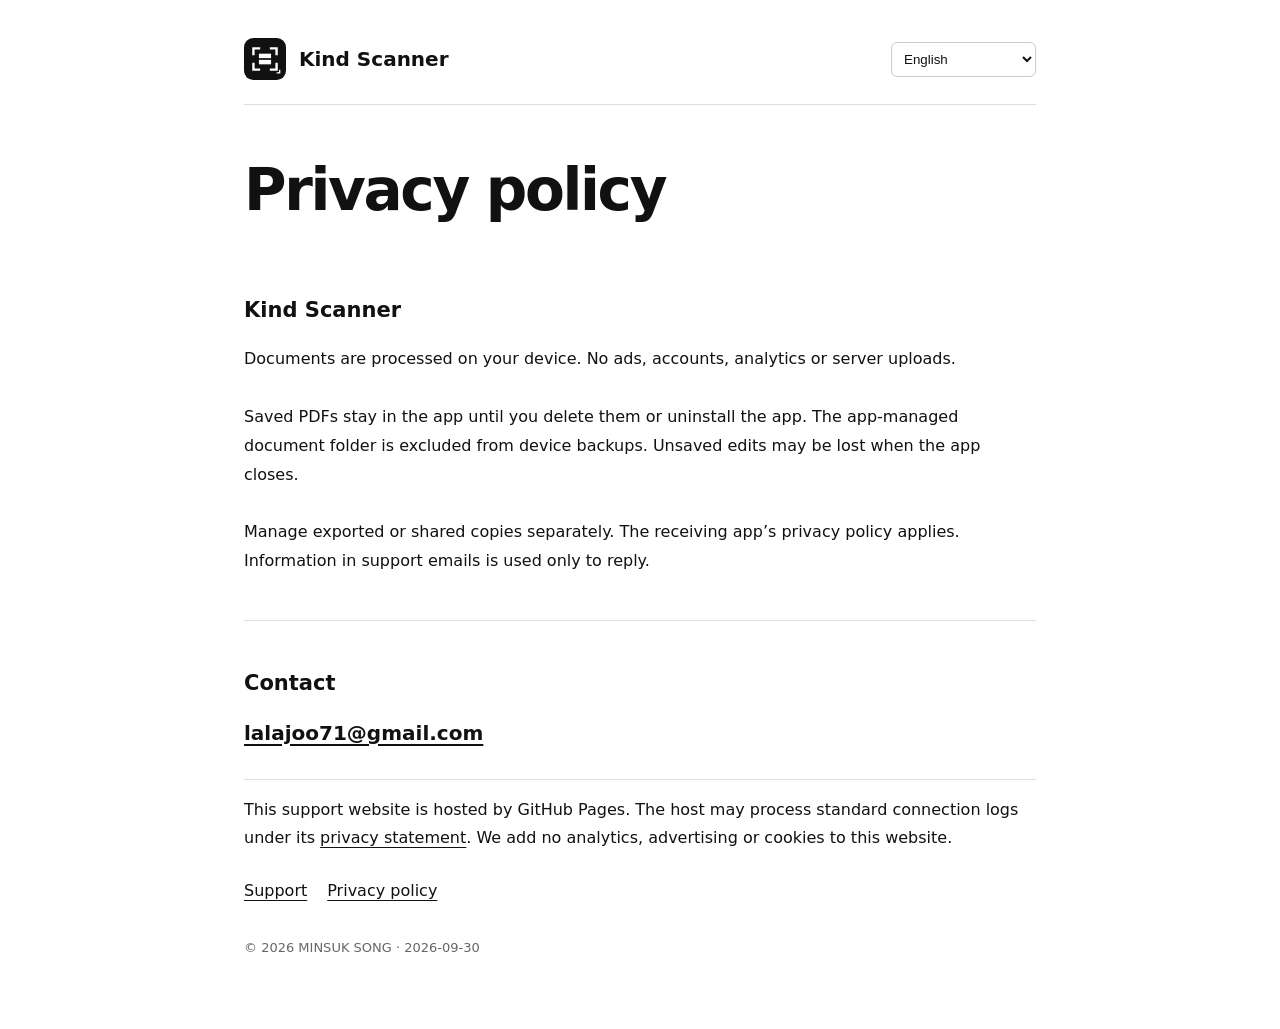
==== privacy.html @ 596a9dea "Publish Kind Scanner support and privacy pages" ====
<!doctype html><html lang="en"><head><meta charset="utf-8"><meta name="viewport" content="width=device-width, initial-scale=1"><meta name="description" content="Kind Scanner support and privacy. Scan paper documents into PDF on your device, without ads or accounts."><title>Kind Scanner</title><link rel="icon" href="icon.svg"><link rel="stylesheet" href="style.css"></head><body data-page="privacy"><main><header><img src="icon.svg" alt=""><strong data-text="appName">Kind Scanner</strong><select aria-label="Language"></select></header><h1 data-text="privacy">Privacy policy</h1><section><h2 data-text="appName">Kind Scanner</h2><p data-text="privacyBody">Documents are processed on your device. No ads, accounts, analytics or server uploads. Saved PDFs stay in the app until you delete them or uninstall. The app-managed document folder is excluded from device backups. Manage exported copies separately. Support messages are used only to reply.</p></section><section><h2 data-text="contact">Contact</h2><a class="email" href="mailto:lalajoo71@gmail.com">lalajoo71@gmail.com</a></section><p>This support website is hosted by GitHub Pages. The host may process standard connection logs under its <a href="https://docs.github.com/en/site-policy/privacy-policies/github-general-privacy-statement">privacy statement</a>. We add no analytics, advertising or cookies to this website.</p><nav><a href="index.html" data-link="index.html" data-text="support">Support</a><a href="privacy.html" data-link="privacy.html" data-text="privacy">Privacy policy</a></nav><footer>© 2026 MINSUK SONG · 2026-09-30</footer></main><script src="app.js"></script></body></html>
---- style.css ----
*{box-sizing:border-box}body{margin:0;background:#fff;color:#111;font-family:system-ui,-apple-system,"Noto Sans",sans-serif;line-height:1.8}main{max-width:840px;margin:auto;padding:38px 24px 70px}header{display:flex;gap:13px;align-items:center;border-bottom:1px solid #ddd;padding-bottom:24px}header img{width:42px;height:42px}header strong{font-size:20px}select{margin-left:auto;padding:8px;background:#fff;color:#111;border:1px solid #ccc;border-radius:6px;max-width:155px}h1{font-size:clamp(36px,7vw,58px);font-weight:900;line-height:1.15;letter-spacing:-.04em;margin:52px 0 24px;white-space:pre-line}h2{font-size:21px;margin:32px 0 12px}p{white-space:pre-line}a{color:#111;text-underline-offset:4px}section{padding:12px 0 28px;border-bottom:1px solid #ddd}nav{display:flex;gap:20px;margin-top:24px}footer{font-size:13px;color:#666;margin-top:30px}.email{font-size:20px;font-weight:750;overflow-wrap:anywhere}
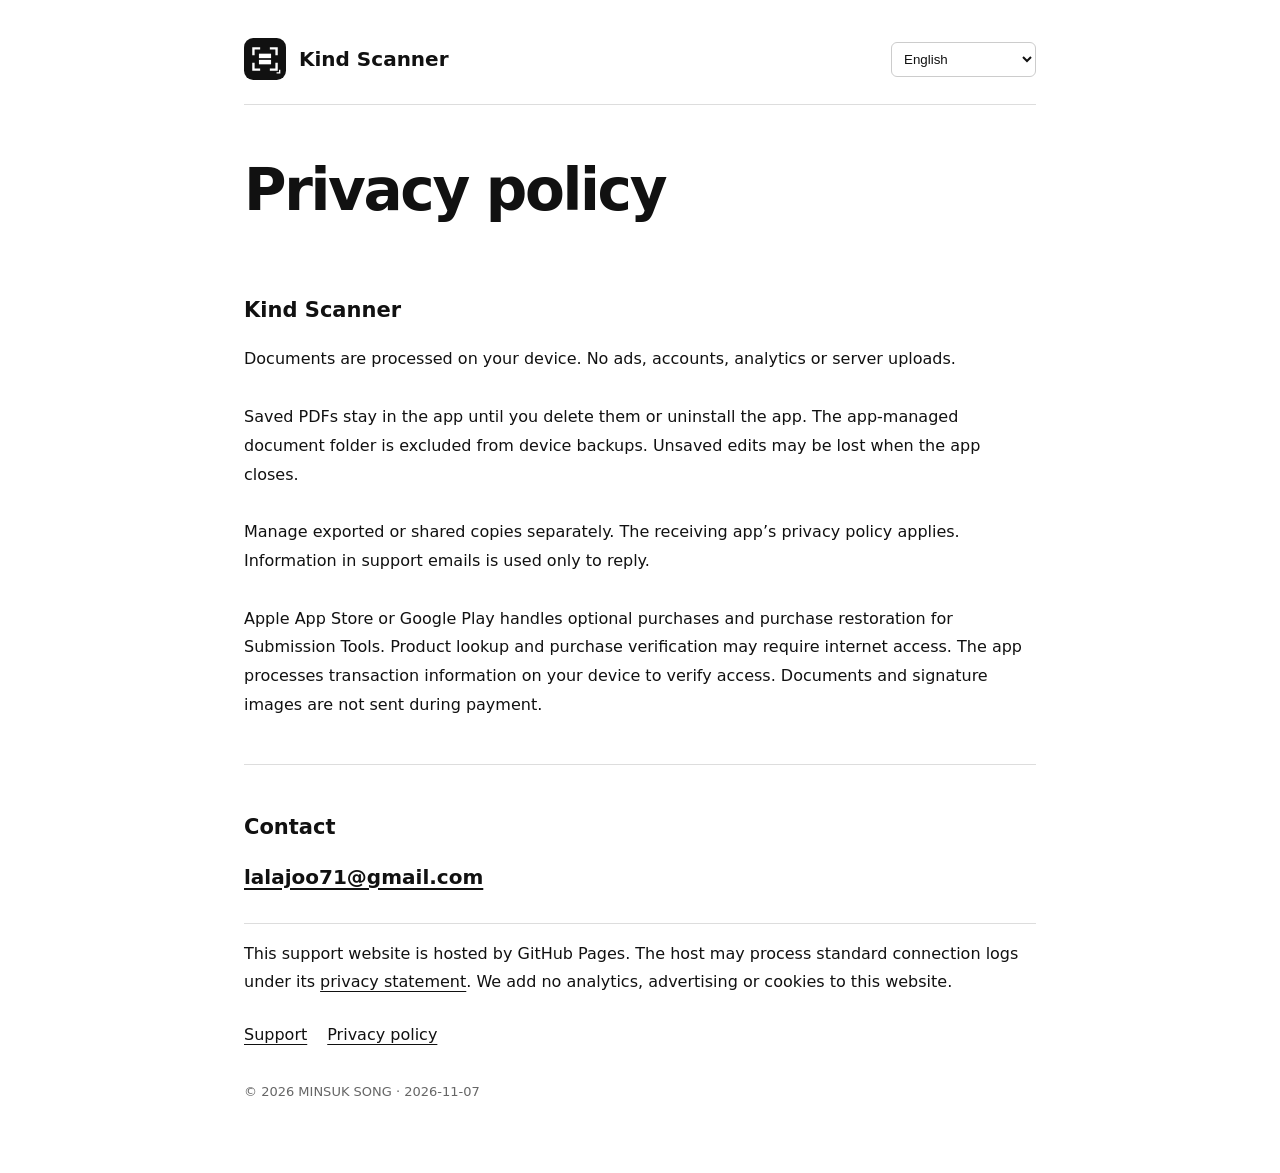
==== commit 2e8d0582: "Document optional submission tools and purchase privacy" ====
--- a/privacy.html
+++ b/privacy.html
@@ -1 +1 @@
-<!doctype html><html lang="en"><head><meta charset="utf-8"><meta name="viewport" content="width=device-width, initial-scale=1"><meta name="description" content="Kind Scanner support and privacy. Scan paper documents into PDF on your device, without ads or accounts."><title>Kind Scanner</title><link rel="icon" href="icon.svg"><link rel="stylesheet" href="style.css"></head><body data-page="privacy"><main><header><img src="icon.svg" alt=""><strong data-text="appName">Kind Scanner</strong><select aria-label="Language"></select></header><h1 data-text="privacy">Privacy policy</h1><section><h2 data-text="appName">Kind Scanner</h2><p data-text="privacyBody">Documents are processed on your device. No ads, accounts, analytics or server uploads. Saved PDFs stay in the app until you delete them or uninstall. The app-managed document folder is excluded from device backups. Manage exported copies separately. Support messages are used only to reply.</p></section><section><h2 data-text="contact">Contact</h2><a class="email" href="mailto:lalajoo71@gmail.com">lalajoo71@gmail.com</a></section><p>This support website is hosted by GitHub Pages. The host may process standard connection logs under its <a href="https://docs.github.com/en/site-policy/privacy-policies/github-general-privacy-statement">privacy statement</a>. We add no analytics, advertising or cookies to this website.</p><nav><a href="index.html" data-link="index.html" data-text="support">Support</a><a href="privacy.html" data-link="privacy.html" data-text="privacy">Privacy policy</a></nav><footer>© 2026 MINSUK SONG · 2026-09-30</footer></main><script src="app.js"></script></body></html>+<!doctype html><html lang="en"><head><meta charset="utf-8"><meta name="viewport" content="width=device-width, initial-scale=1"><meta name="description" content="Kind Scanner support and privacy. Scan paper documents into PDF on your device, without ads or accounts."><title>Kind Scanner</title><link rel="icon" href="icon.svg"><link rel="stylesheet" href="style.css"></head><body data-page="privacy"><main><header><img src="icon.svg" alt=""><strong data-text="appName">Kind Scanner</strong><select aria-label="Language"></select></header><h1 data-text="privacy">Privacy policy</h1><section><h2 data-text="appName">Kind Scanner</h2><p data-text="privacyBody">Documents are processed on your device. No ads, accounts, analytics or server uploads. Saved PDFs stay in the app until you delete them or uninstall. The app-managed document folder is excluded from device backups. Manage exported copies separately. Support messages are used only to reply.</p></section><section><h2 data-text="contact">Contact</h2><a class="email" href="mailto:lalajoo71@gmail.com">lalajoo71@gmail.com</a></section><p><span data-text="hostBefore">This site is hosted by GitHub Pages.</span> <a data-text="hostLink" href="https://docs.github.com/en/site-policy/privacy-policies/github-general-privacy-statement">Privacy statement</a>. <span data-text="hostAfter">We add no analytics, advertising or cookies.</span></p><nav><a href="index.html" data-link="index.html" data-text="support">Support</a><a href="privacy.html" data-link="privacy.html" data-text="privacy">Privacy policy</a></nav><footer>© 2026 MINSUK SONG · 2026-11-07</footer></main><script src="app-v2.js"></script></body></html>
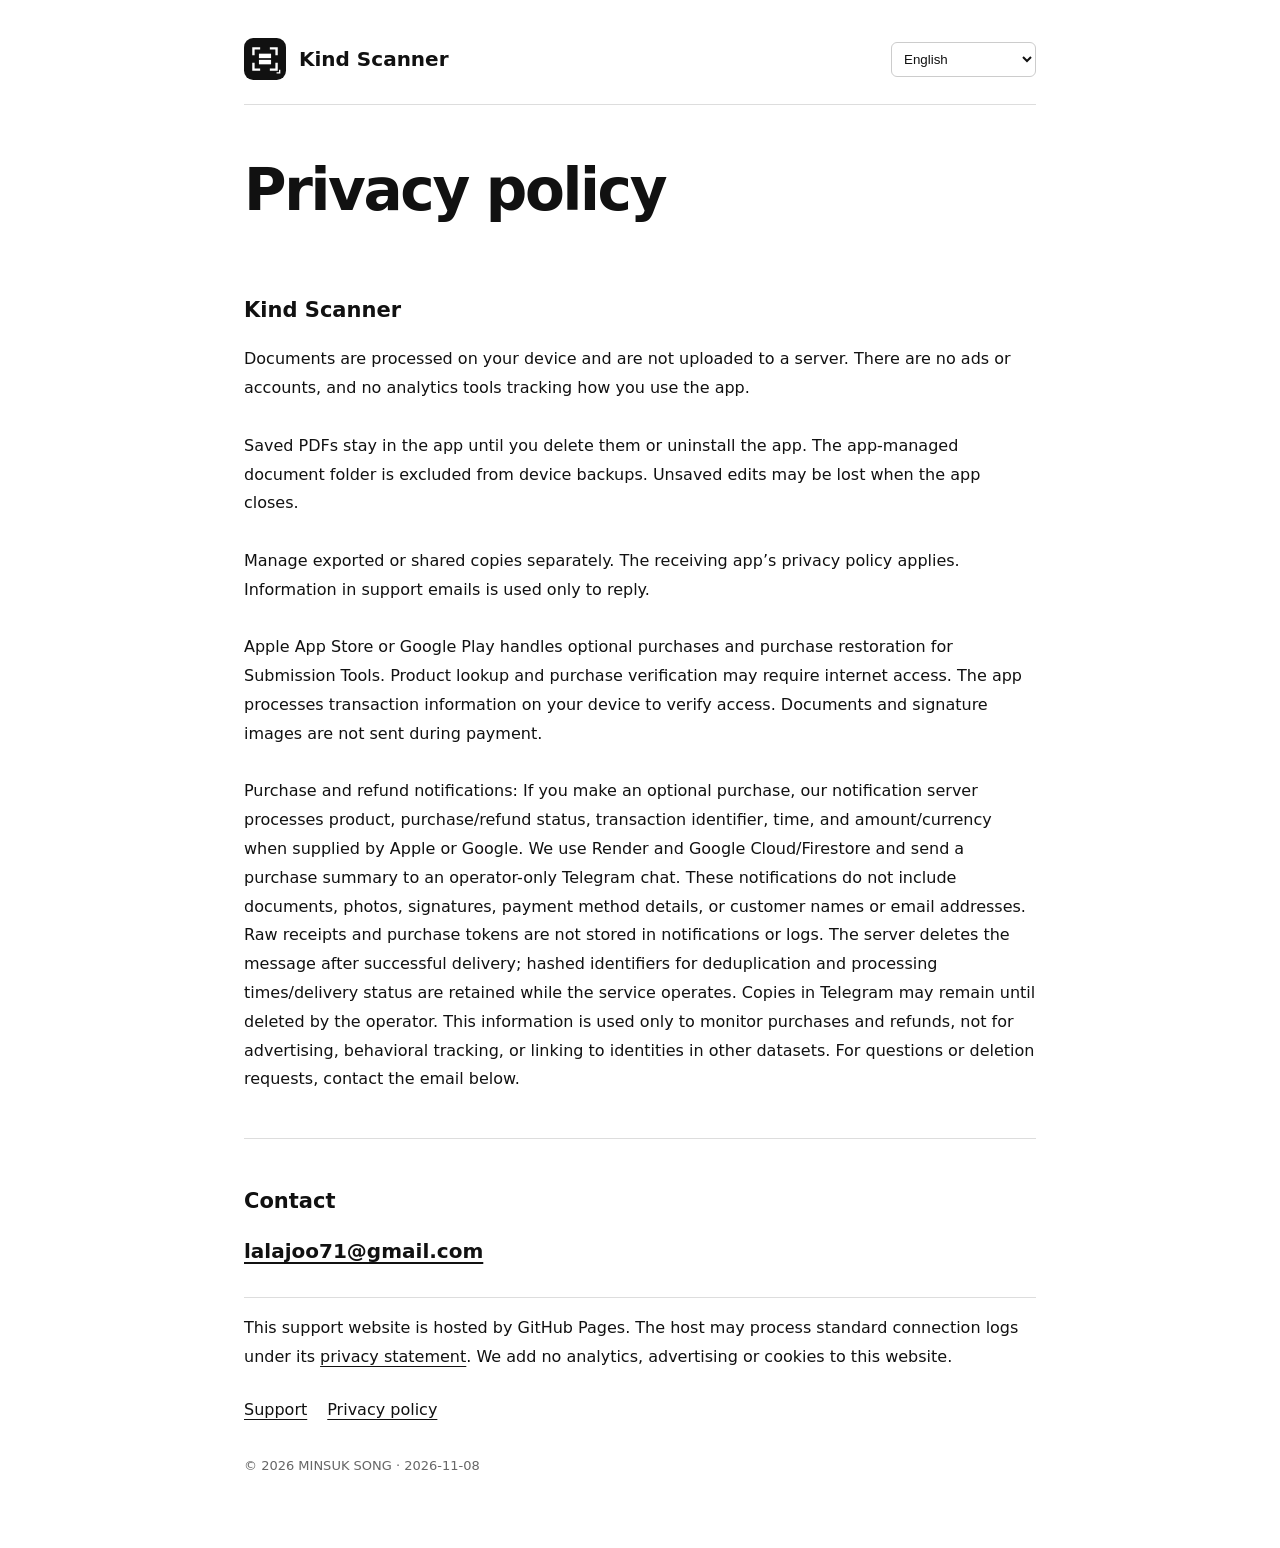
==== commit 32326c6b: "Explain store purchase notifications and operator-only alerts" ====
--- a/privacy.html
+++ b/privacy.html
@@ -1 +1 @@
-<!doctype html><html lang="en"><head><meta charset="utf-8"><meta name="viewport" content="width=device-width, initial-scale=1"><meta name="description" content="Kind Scanner support and privacy. Scan paper documents into PDF on your device, without ads or accounts."><title>Kind Scanner</title><link rel="icon" href="icon.svg"><link rel="stylesheet" href="style.css"></head><body data-page="privacy"><main><header><img src="icon.svg" alt=""><strong data-text="appName">Kind Scanner</strong><select aria-label="Language"></select></header><h1 data-text="privacy">Privacy policy</h1><section><h2 data-text="appName">Kind Scanner</h2><p data-text="privacyBody">Documents are processed on your device. No ads, accounts, analytics or server uploads. Saved PDFs stay in the app until you delete them or uninstall. The app-managed document folder is excluded from device backups. Manage exported copies separately. Support messages are used only to reply.</p></section><section><h2 data-text="contact">Contact</h2><a class="email" href="mailto:lalajoo71@gmail.com">lalajoo71@gmail.com</a></section><p><span data-text="hostBefore">This site is hosted by GitHub Pages.</span> <a data-text="hostLink" href="https://docs.github.com/en/site-policy/privacy-policies/github-general-privacy-statement">Privacy statement</a>. <span data-text="hostAfter">We add no analytics, advertising or cookies.</span></p><nav><a href="index.html" data-link="index.html" data-text="support">Support</a><a href="privacy.html" data-link="privacy.html" data-text="privacy">Privacy policy</a></nav><footer>© 2026 MINSUK SONG · 2026-11-07</footer></main><script src="app-v2.js"></script></body></html>+<!doctype html><html lang="en"><head><meta charset="utf-8"><meta name="viewport" content="width=device-width, initial-scale=1"><meta name="description" content="Kind Scanner support and privacy. Scan paper documents into PDF on your device, without ads or accounts."><title>Kind Scanner</title><link rel="icon" href="icon.svg"><link rel="stylesheet" href="style.css"></head><body data-page="privacy"><main><header><img src="icon.svg" alt=""><strong data-text="appName">Kind Scanner</strong><select aria-label="Language"></select></header><h1 data-text="privacy">Privacy policy</h1><section><h2 data-text="appName">Kind Scanner</h2><p data-text="privacyBody">Documents are processed on your device and are not uploaded to a server. There are no ads or accounts, and no analytics tools tracking how you use the app. Saved PDFs stay in the app until you delete them or uninstall the app. The app-managed document folder is excluded from device backups. Unsaved edits may be lost when the app closes. Manage exported or shared copies separately. The receiving app’s privacy policy applies. Information in support emails is used only to reply. Apple App Store or Google Play handles optional purchases and purchase restoration for Submission Tools. Product lookup and purchase verification may require internet access. The app processes transaction information on your device to verify access. Documents and signature images are not sent during payment. Purchase and refund notifications: If you make an optional purchase, our notification server processes product, purchase/refund status, transaction identifier, time, and amount/currency when supplied by Apple or Google. We use Render and Google Cloud/Firestore and send a purchase summary to an operator-only Telegram chat. These notifications do not include documents, photos, signatures, payment method details, or customer names or email addresses. Raw receipts and purchase tokens are not stored in notifications or logs. The server deletes the message after successful delivery; hashed identifiers for deduplication and processing times/delivery status are retained while the service operates. Copies in Telegram may remain until deleted by the operator. This information is used only to monitor purchases and refunds, not for advertising, behavioral tracking, or linking to identities in other datasets. For questions or deletion requests, contact the email below.</p></section><section><h2 data-text="contact">Contact</h2><a class="email" href="mailto:lalajoo71@gmail.com">lalajoo71@gmail.com</a></section><p><span data-text="hostBefore">This site is hosted by GitHub Pages.</span> <a data-text="hostLink" href="https://docs.github.com/en/site-policy/privacy-policies/github-general-privacy-statement">Privacy statement</a>. <span data-text="hostAfter">We add no analytics, advertising or cookies.</span></p><nav><a href="index.html" data-link="index.html" data-text="support">Support</a><a href="privacy.html" data-link="privacy.html" data-text="privacy">Privacy policy</a></nav><footer>© 2026 MINSUK SONG · 2026-11-08</footer></main><script src="app-v2.js"></script></body></html>
